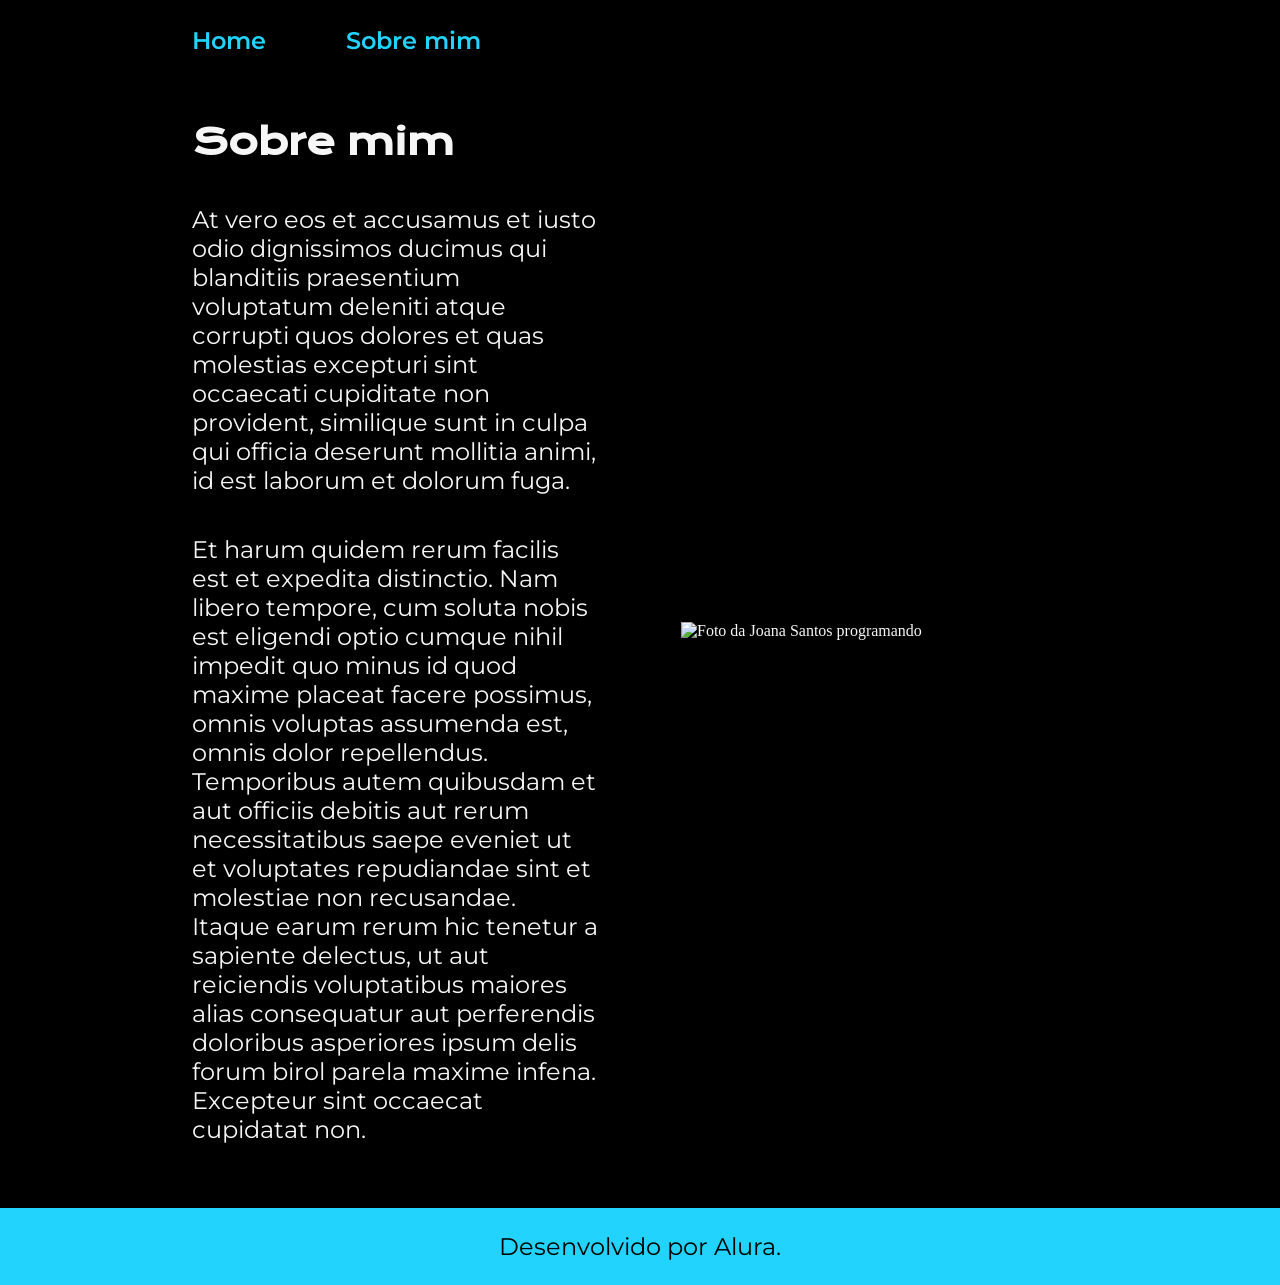
==== about.html @ b091f32c "Initial commit" ====
<!DOCTYPE html>
<html lang="pt-br">

<head>
    <meta charset="UTF-8">
    <meta http-equiv="X-UA-Compatible" content="IE=edge">
    <meta name="viewport" content="width=device-width, initial-scale=1.0">
    <title>Sobre mim</title>
    <link rel="stylesheet" href="./styles/style.css">
</head>

<body>
    <header class="cabecalho">
        <nav class="cabecalho__menu">
            <a class="cabecalho__menu__link" href="index.html">Home</a>
            <a class="cabecalho__menu__link" href="about.html">Sobre mim</a>
        </nav>
    </header>

    <main class="apresentacao">
        <section class="apresentacao__conteudo">
            <h1 class="apresentacao__conteudo__titulo">Sobre mim</h1>
            <p class="apresentacao__conteudo__texto">At vero eos et accusamus et iusto odio dignissimos ducimus qui blanditiis praesentium voluptatum deleniti
                atque corrupti quos dolores et quas molestias excepturi sint occaecati cupiditate non provident,
                similique sunt in culpa qui officia deserunt mollitia animi, id est laborum et dolorum fuga.
            </p>
            <p class="apresentacao__conteudo__texto">
                Et harum quidem rerum facilis est et expedita distinctio. Nam libero tempore, cum soluta nobis est
                eligendi optio cumque nihil impedit quo minus id quod maxime placeat facere possimus, omnis voluptas
                assumenda est, omnis dolor repellendus. Temporibus autem quibusdam et aut officiis debitis aut rerum
                necessitatibus saepe eveniet ut et voluptates repudiandae sint et molestiae non recusandae. Itaque earum
                rerum hic tenetur a sapiente delectus, ut aut reiciendis voluptatibus maiores alias consequatur aut
                perferendis doloribus asperiores ipsum delis forum birol parela maxime infena. Excepteur sint occaecat
                cupidatat non.</p>
        </section>
        <img class="apresentacao__imagem" src="./assets/imagem.png" alt="Foto da Joana Santos programando">
    </main>

    <footer class="rodape">
        <p>Desenvolvido por Alura.</p>
    </footer>
</body>

</html>
---- styles/style.css ----
@import url('https://fonts.googleapis.com/css2?family=Krona+One&family=Montserrat:wght@400;600&display=swap');

:root {
    --cor-primaria: #000000;
    --cor-secundaria: #F6F6F6;
    --cor-terciaria: #22D4FD;
    --cor-hover: #272727;

    --fonte-primaria: 'Krona One', sans-serif;
    --fonte-secundaria: 'Montserrat', sans-serif;
}
*{
    margin: 0;
    padding: 0;
}

body{
    box-sizing: border-box;
    background-color: var(--cor-primaria);
    color: var(--cor-secundaria);
}

.cabecalho{
    padding: 2% 0% 0% 15%;
}
.cabecalho__menu{
    display: flex;
    gap: 80px;
}
.cabecalho__menu__link{
    font-family: var(--fonte-secundaria);
    font-size: 1.5rem;
    font-weight: 600;
    color: var(--cor-terciaria);
    text-decoration: none;
}
.apresentacao{
    padding: 5% 15%;
    display: flex;
    align-items: center;
    justify-content: space-between;
    gap: 82px;
}
.apresentacao__conteudo{
    width: 50%;
    display: flex;
    flex-direction: column;
    gap: 40px;
}

.apresentacao__conteudo__titulo{
    font-size: 2.25rem;
    font-family: var(--fonte-primaria);
}
.titulo-destaque{
    color: var(--cor-terciaria);
}
.apresentacao__conteudo__texto{
    font-size: 1.5rem;
    font-family: var(--fonte-secundaria);
}

.apresentacao__links{
    display: flex;
    flex-direction: column;
    justify-content: space-between;
    align-items: center;
    gap: 32px;
}
.apresentacao__links__subtitulo{
    font-family: var(--fonte-primaria);
    font-weight: 400;
    font-size: 1.5rem;
}
.apresentacao__links__navegacao{
    display: flex;
    justify-content: center;
    gap: 16px;
    border: 2px solid var(--cor-terciaria);
    width: 50%;
    text-align: center;
    border-radius: 8px;
    font-size: 1.5rem;
    font-weight: 600;
    padding: 21.5px 0;
    text-decoration: none;
    color: var(--cor-secundaria);
    font-family: var(--fonte-secundaria);
}
.apresentacao__links__navegacao:hover{
    background-color: var(--cor-hover);
}
.apresentacao__imagem{
    width: 50%;
}
.rodape{
    color: var(--cor-primaria);
    background-color: var(--cor-terciaria);
    padding: 24px;
    text-align: center;
    font-family: var(--fonte-secundaria);
    font-size: 1.5rem;
    font-weight: 400;
}

@media (max-width: 1200px) {
    .cabecalho{
         padding: 10%;  
    }
    .cabecalho__menu{
        justify-content: center;
    }
    .apresentacao{
        flex-direction: column-reverse;
        padding: 5%;
    }
    .apresentacao__conteudo{
        width: auto;
    }
}
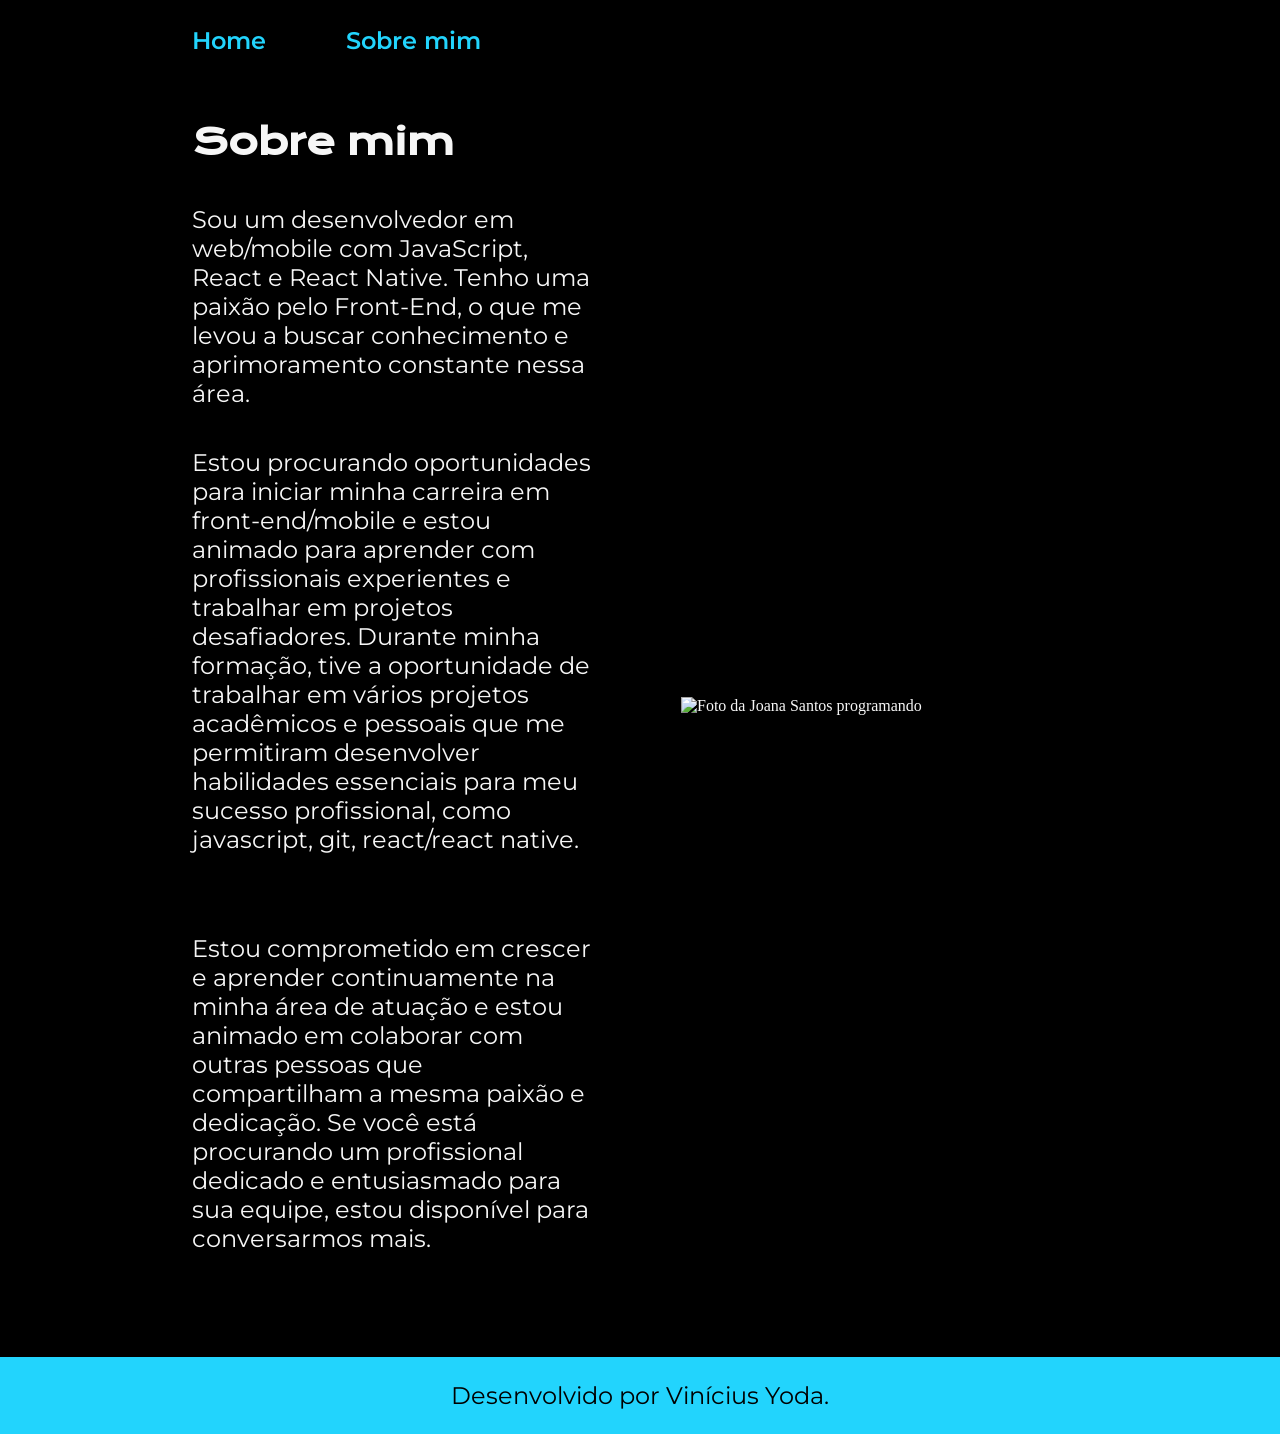
==== commit 0efa2b60: "up" ====
--- a/about.html
+++ b/about.html
@@ -20,24 +20,28 @@
     <main class="apresentacao">
         <section class="apresentacao__conteudo">
             <h1 class="apresentacao__conteudo__titulo">Sobre mim</h1>
-            <p class="apresentacao__conteudo__texto">At vero eos et accusamus et iusto odio dignissimos ducimus qui blanditiis praesentium voluptatum deleniti
-                atque corrupti quos dolores et quas molestias excepturi sint occaecati cupiditate non provident,
-                similique sunt in culpa qui officia deserunt mollitia animi, id est laborum et dolorum fuga.
+            <p class="apresentacao__conteudo__texto">Sou um desenvolvedor em web/mobile com JavaScript, React e React Native. Tenho uma paixão pelo Front-End, o que me levou a buscar conhecimento e aprimoramento constante nessa área.
             </p>
             <p class="apresentacao__conteudo__texto">
-                Et harum quidem rerum facilis est et expedita distinctio. Nam libero tempore, cum soluta nobis est
-                eligendi optio cumque nihil impedit quo minus id quod maxime placeat facere possimus, omnis voluptas
-                assumenda est, omnis dolor repellendus. Temporibus autem quibusdam et aut officiis debitis aut rerum
-                necessitatibus saepe eveniet ut et voluptates repudiandae sint et molestiae non recusandae. Itaque earum
-                rerum hic tenetur a sapiente delectus, ut aut reiciendis voluptatibus maiores alias consequatur aut
-                perferendis doloribus asperiores ipsum delis forum birol parela maxime infena. Excepteur sint occaecat
-                cupidatat non.</p>
+                
+Estou procurando oportunidades para iniciar minha carreira em front-end/mobile e estou animado para aprender com profissionais experientes e trabalhar em projetos desafiadores. Durante minha formação, tive a oportunidade de trabalhar em vários projetos acadêmicos e pessoais que me permitiram desenvolver habilidades essenciais para meu sucesso profissional, como javascript, git, react/react native.
+
+</p>
+    <p class="apresentacao__conteudo__texto">
+                
+    <p class="apresentacao__conteudo__texto">
+                
+        Estou comprometido em crescer e aprender continuamente na minha área de atuação e estou animado em colaborar com outras pessoas que compartilham a mesma paixão e dedicação. Se você está procurando um profissional dedicado e entusiasmado para sua equipe, estou disponível para conversarmos mais.
+
+</p>
+
+</p>
         </section>
         <img class="apresentacao__imagem" src="./assets/imagem.png" alt="Foto da Joana Santos programando">
     </main>
 
     <footer class="rodape">
-        <p>Desenvolvido por Alura.</p>
+        <p>Desenvolvido por Vinícius Yoda.</p>
     </footer>
 </body>
 
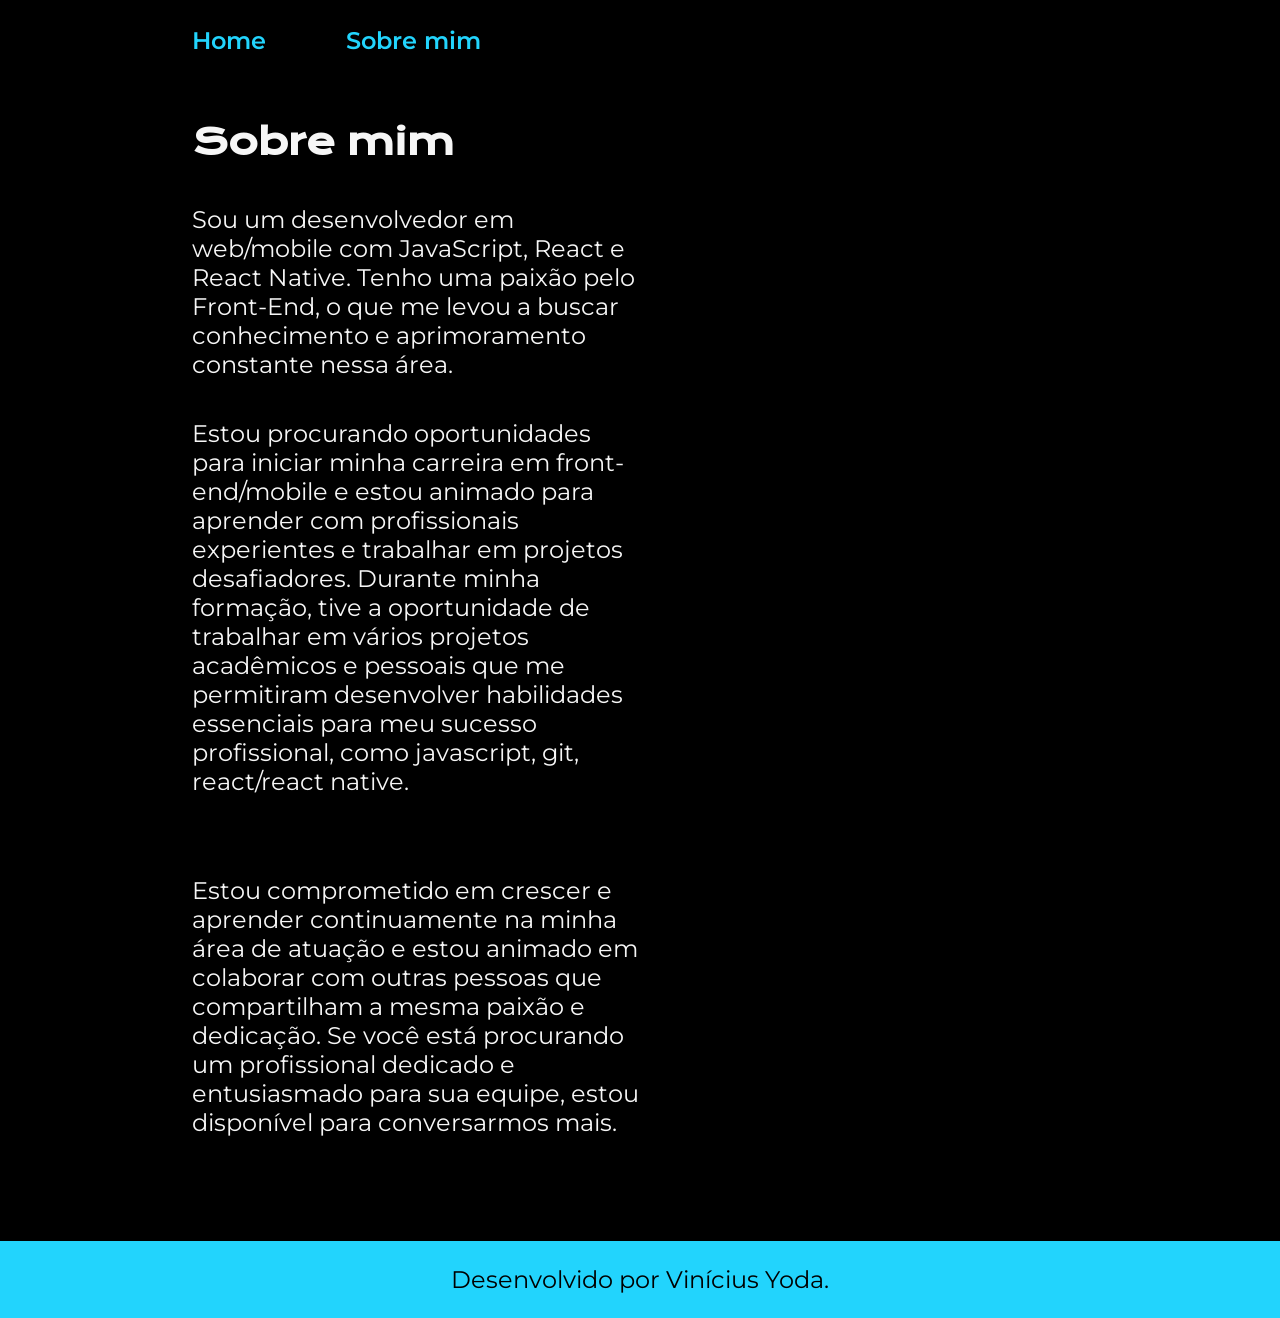
==== commit c0eaf21c: "ts" ====
--- a/about.html
+++ b/about.html
@@ -37,7 +37,6 @@
 
 </p>
         </section>
-        <img class="apresentacao__imagem" src="./assets/imagem.png" alt="Foto da Joana Santos programando">
     </main>
 
     <footer class="rodape">
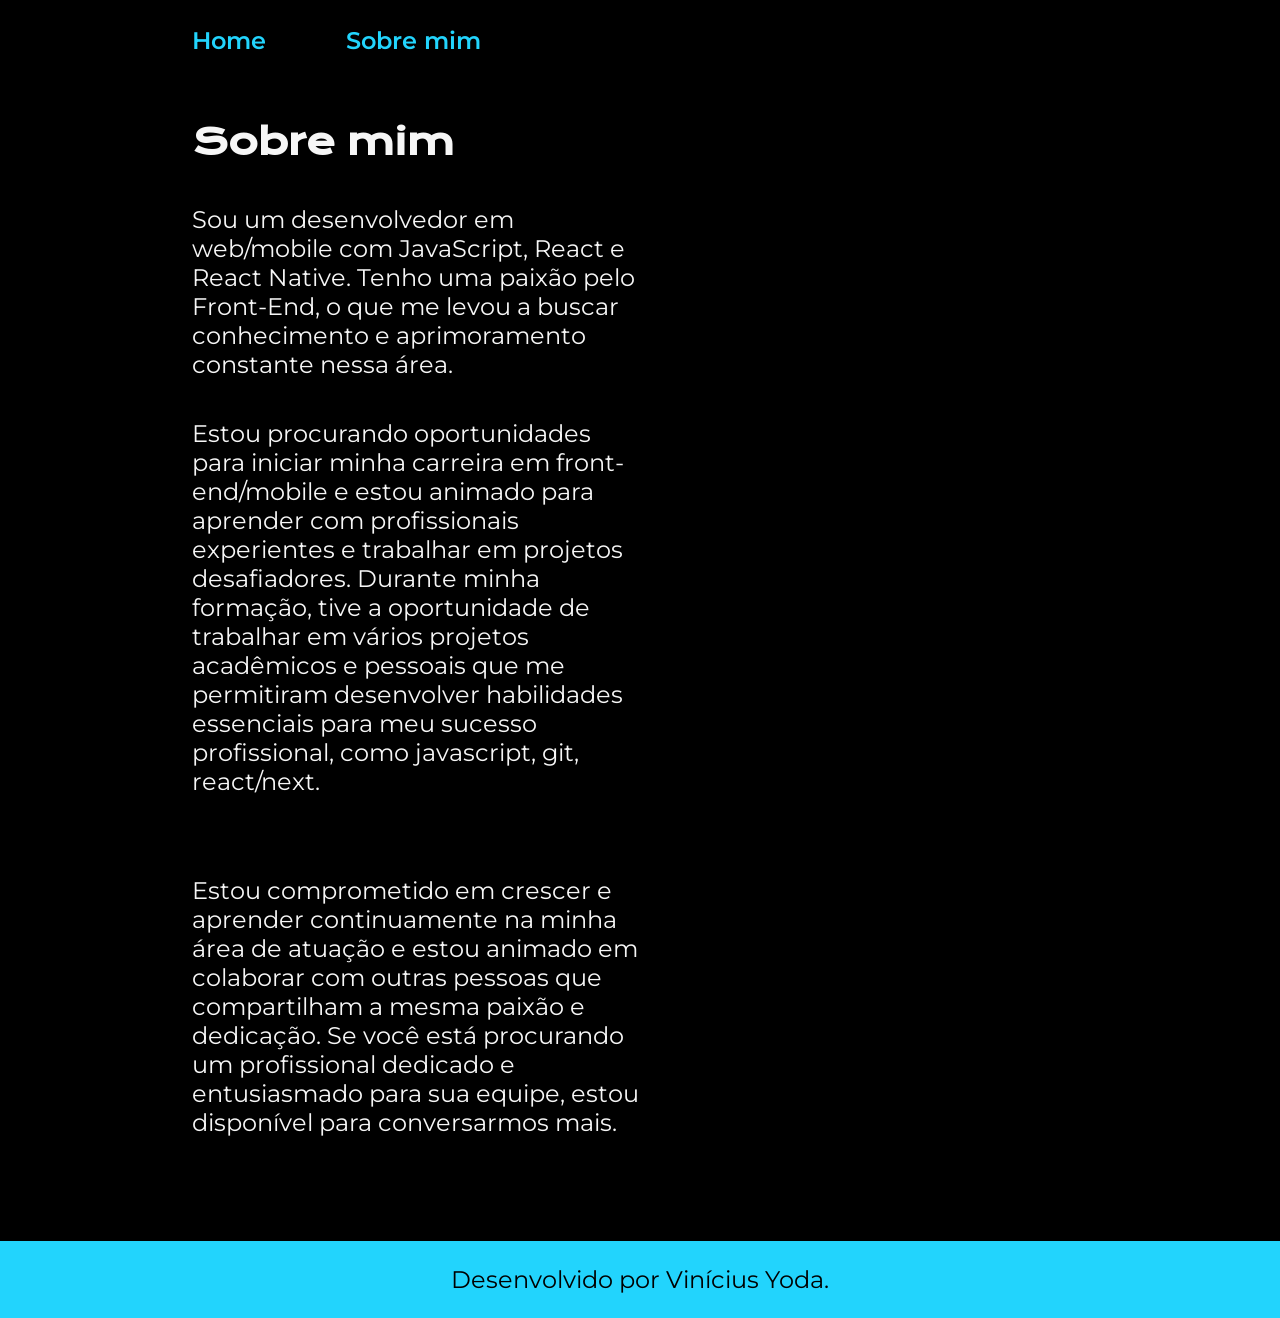
==== commit af69afe5: "up" ====
--- a/about.html
+++ b/about.html
@@ -24,7 +24,7 @@
             </p>
             <p class="apresentacao__conteudo__texto">
                 
-Estou procurando oportunidades para iniciar minha carreira em front-end/mobile e estou animado para aprender com profissionais experientes e trabalhar em projetos desafiadores. Durante minha formação, tive a oportunidade de trabalhar em vários projetos acadêmicos e pessoais que me permitiram desenvolver habilidades essenciais para meu sucesso profissional, como javascript, git, react/react native.
+Estou procurando oportunidades para iniciar minha carreira em front-end/mobile e estou animado para aprender com profissionais experientes e trabalhar em projetos desafiadores. Durante minha formação, tive a oportunidade de trabalhar em vários projetos acadêmicos e pessoais que me permitiram desenvolver habilidades essenciais para meu sucesso profissional, como javascript, git, react/next.
 
 </p>
     <p class="apresentacao__conteudo__texto">
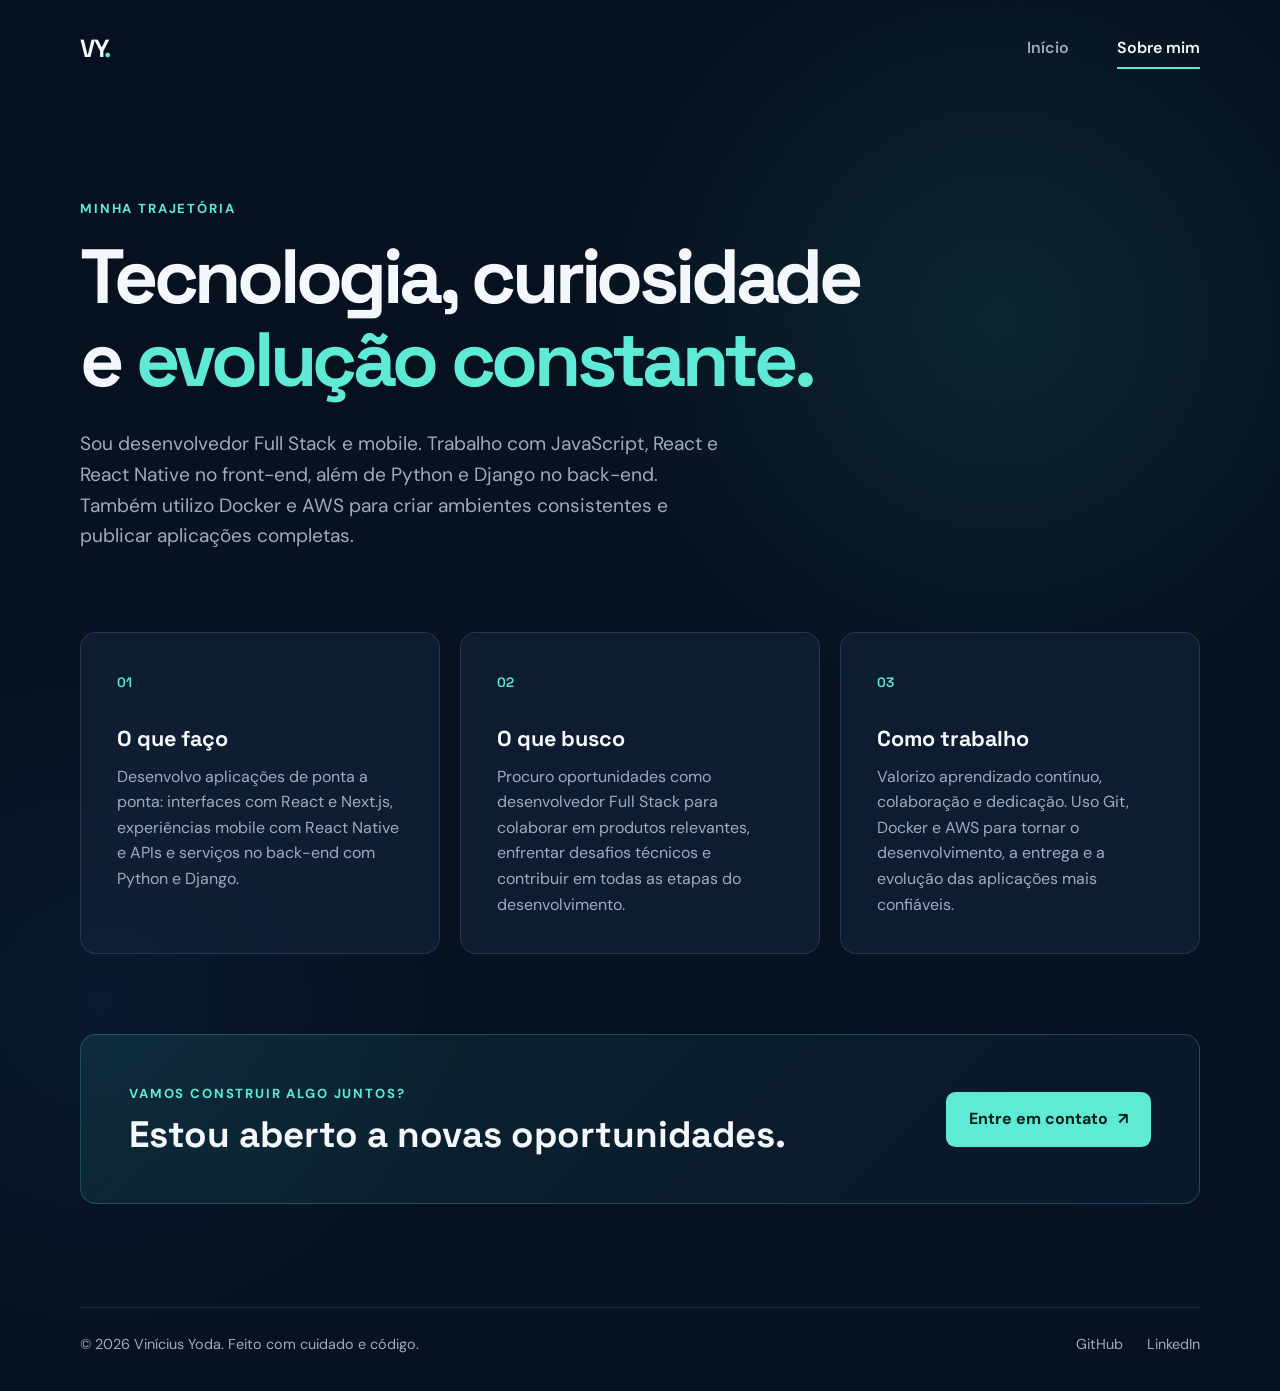
==== commit 1d1c96d1: "up" ====
--- a/about.html
+++ b/about.html
@@ -1,47 +1,66 @@
 <!DOCTYPE html>
-<html lang="pt-br">
-
+<html lang="pt-BR">
 <head>
     <meta charset="UTF-8">
-    <meta http-equiv="X-UA-Compatible" content="IE=edge">
     <meta name="viewport" content="width=device-width, initial-scale=1.0">
-    <title>Sobre mim</title>
+    <meta name="description" content="Conheça a trajetória, as habilidades e os objetivos profissionais de Vinícius Yoda.">
+    <meta name="theme-color" content="#07111f">
+    <title>Sobre mim | Vinícius Yoda</title>
+    <link rel="preconnect" href="https://fonts.googleapis.com">
+    <link rel="preconnect" href="https://fonts.gstatic.com" crossorigin>
     <link rel="stylesheet" href="./styles/style.css">
 </head>
+<body>
+    <a class="skip-link" href="#conteudo">Pular para o conteúdo</a>
 
-<body>
     <header class="cabecalho">
-        <nav class="cabecalho__menu">
-            <a class="cabecalho__menu__link" href="index.html">Home</a>
-            <a class="cabecalho__menu__link" href="about.html">Sobre mim</a>
+        <a class="marca" href="index.html" aria-label="Página inicial de Vinícius Yoda">VY<span>.</span></a>
+        <nav class="cabecalho__menu" aria-label="Navegação principal">
+            <a class="cabecalho__menu__link" href="index.html">Início</a>
+            <a class="cabecalho__menu__link ativo" href="about.html" aria-current="page">Sobre mim</a>
         </nav>
     </header>
 
-    <main class="apresentacao">
-        <section class="apresentacao__conteudo">
-            <h1 class="apresentacao__conteudo__titulo">Sobre mim</h1>
-            <p class="apresentacao__conteudo__texto">Sou um desenvolvedor em web/mobile com JavaScript, React e React Native. Tenho uma paixão pelo Front-End, o que me levou a buscar conhecimento e aprimoramento constante nessa área.
-            </p>
-            <p class="apresentacao__conteudo__texto">
-                
-Estou procurando oportunidades para iniciar minha carreira em front-end/mobile e estou animado para aprender com profissionais experientes e trabalhar em projetos desafiadores. Durante minha formação, tive a oportunidade de trabalhar em vários projetos acadêmicos e pessoais que me permitiram desenvolver habilidades essenciais para meu sucesso profissional, como javascript, git, react/next.
+    <main id="conteudo" class="sobre">
+        <section class="sobre__intro" aria-labelledby="titulo-sobre">
+            <p class="hero__tag">Minha trajetória</p>
+            <h1 id="titulo-sobre">Tecnologia, curiosidade e <span>evolução constante.</span></h1>
+            <p>Sou desenvolvedor Full Stack e mobile. Trabalho com JavaScript, React e React Native no front-end, além de Python e Django no back-end. Também utilizo Docker e AWS para criar ambientes consistentes e publicar aplicações completas.</p>
+        </section>
 
-</p>
-    <p class="apresentacao__conteudo__texto">
-                
-    <p class="apresentacao__conteudo__texto">
-                
-        Estou comprometido em crescer e aprender continuamente na minha área de atuação e estou animado em colaborar com outras pessoas que compartilham a mesma paixão e dedicação. Se você está procurando um profissional dedicado e entusiasmado para sua equipe, estou disponível para conversarmos mais.
+        <section class="sobre__grade" aria-label="Experiência e objetivos">
+            <article class="cartao">
+                <span class="cartao__numero">01</span>
+                <h2>O que faço</h2>
+                <p>Desenvolvo aplicações de ponta a ponta: interfaces com React e Next.js, experiências mobile com React Native e APIs e serviços no back-end com Python e Django.</p>
+            </article>
+            <article class="cartao">
+                <span class="cartao__numero">02</span>
+                <h2>O que busco</h2>
+                <p>Procuro oportunidades como desenvolvedor Full Stack para colaborar em produtos relevantes, enfrentar desafios técnicos e contribuir em todas as etapas do desenvolvimento.</p>
+            </article>
+            <article class="cartao">
+                <span class="cartao__numero">03</span>
+                <h2>Como trabalho</h2>
+                <p>Valorizo aprendizado contínuo, colaboração e dedicação. Uso Git, Docker e AWS para tornar o desenvolvimento, a entrega e a evolução das aplicações mais confiáveis.</p>
+            </article>
+        </section>
 
-</p>
-
-</p>
+        <section class="chamada">
+            <div>
+                <p class="hero__tag">Vamos construir algo juntos?</p>
+                <h2>Estou aberto a novas oportunidades.</h2>
+            </div>
+            <a class="botao botao--primario" href="https://www.linkedin.com/in/vinicius-yoda-silva/" target="_blank" rel="noopener noreferrer">Entre em contato <span aria-hidden="true">↗</span></a>
         </section>
     </main>
 
     <footer class="rodape">
-        <p>Desenvolvido por Vinícius Yoda.</p>
+        <p>© 2026 Vinícius Yoda. Feito com cuidado e código.</p>
+        <div class="rodape__links">
+            <a href="https://github.com/ViniciusYoda" target="_blank" rel="noopener noreferrer">GitHub</a>
+            <a href="https://www.linkedin.com/in/vinicius-yoda-silva/" target="_blank" rel="noopener noreferrer">LinkedIn</a>
+        </div>
     </footer>
 </body>
-
-</html>+</html>
--- a/styles/style.css
+++ b/styles/style.css
@@ -1,120 +1,242 @@
-@import url('https://fonts.googleapis.com/css2?family=Krona+One&family=Montserrat:wght@400;600&display=swap');
+@import url('https://fonts.googleapis.com/css2?family=DM+Sans:wght@400;500;600;700&family=Space+Grotesk:wght@500;600;700&display=swap');
 
 :root {
-    --cor-primaria: #000000;
-    --cor-secundaria: #F6F6F6;
-    --cor-terciaria: #22D4FD;
-    --cor-hover: #272727;
-
-    --fonte-primaria: 'Krona One', sans-serif;
-    --fonte-secundaria: 'Montserrat', sans-serif;
-}
-*{
+    --fundo: #07111f;
+    --fundo-claro: #0c192b;
+    --superficie: rgba(17, 34, 56, 0.72);
+    --texto: #f4f7fb;
+    --texto-suave: #9cacc2;
+    --destaque: #5eead4;
+    --destaque-escuro: #2dd4bf;
+    --borda: rgba(148, 163, 184, 0.18);
+    --fonte-titulo: 'Space Grotesk', sans-serif;
+    --fonte-texto: 'DM Sans', sans-serif;
+}
+
+*, *::before, *::after { box-sizing: border-box; }
+
+html { scroll-behavior: smooth; }
+
+body {
     margin: 0;
-    padding: 0;
-}
-
-body{
-    box-sizing: border-box;
-    background-color: var(--cor-primaria);
-    color: var(--cor-secundaria);
-}
-
-.cabecalho{
-    padding: 2% 0% 0% 15%;
-}
-.cabecalho__menu{
-    display: flex;
-    gap: 80px;
-}
-.cabecalho__menu__link{
-    font-family: var(--fonte-secundaria);
-    font-size: 1.5rem;
-    font-weight: 600;
-    color: var(--cor-terciaria);
-    text-decoration: none;
-}
-.apresentacao{
-    padding: 5% 15%;
+    min-height: 100vh;
+    color: var(--texto);
+    background:
+        radial-gradient(circle at 78% 23%, rgba(45, 212, 191, 0.11), transparent 26rem),
+        radial-gradient(circle at 8% 72%, rgba(59, 130, 246, 0.08), transparent 24rem),
+        var(--fundo);
+    font-family: var(--fonte-texto);
+    line-height: 1.6;
+}
+
+a { color: inherit; }
+
+.skip-link {
+    position: fixed;
+    z-index: 20;
+    top: 1rem;
+    left: 1rem;
+    padding: .7rem 1rem;
+    color: var(--fundo);
+    background: var(--destaque);
+    border-radius: .5rem;
+    transform: translateY(-200%);
+}
+
+.skip-link:focus { transform: translateY(0); }
+
+.cabecalho, .hero, .sobre, .rodape {
+    width: min(1120px, calc(100% - 3rem));
+    margin-inline: auto;
+}
+
+.cabecalho {
+    min-height: 96px;
     display: flex;
     align-items: center;
     justify-content: space-between;
-    gap: 82px;
-}
-.apresentacao__conteudo{
-    width: 50%;
+}
+
+.marca {
+    font: 700 1.55rem var(--fonte-titulo);
+    text-decoration: none;
+    letter-spacing: -.06em;
+}
+
+.marca span, h1 span { color: var(--destaque); }
+
+.cabecalho__menu { display: flex; gap: clamp(1.5rem, 4vw, 3rem); }
+
+.cabecalho__menu__link {
+    position: relative;
+    color: var(--texto-suave);
+    font-weight: 600;
+    text-decoration: none;
+    transition: color .2s ease;
+}
+
+.cabecalho__menu__link:hover, .cabecalho__menu__link:focus-visible, .cabecalho__menu__link.ativo { color: var(--texto); }
+
+.cabecalho__menu__link.ativo::after {
+    content: '';
+    position: absolute;
+    left: 0;
+    right: 0;
+    bottom: -.5rem;
+    height: 2px;
+    background: var(--destaque);
+}
+
+.hero {
+    min-height: calc(100vh - 190px);
+    display: grid;
+    grid-template-columns: minmax(0, 1.15fr) minmax(320px, .85fr);
+    gap: clamp(3rem, 8vw, 7rem);
+    align-items: center;
+    padding-block: 5rem 7rem;
+}
+
+.hero__tag {
+    margin: 0 0 1rem;
+    color: var(--destaque);
+    font-size: .82rem;
+    font-weight: 700;
+    letter-spacing: .14em;
+    text-transform: uppercase;
+}
+
+h1, h2 { font-family: var(--fonte-titulo); line-height: 1.08; }
+
+h1 {
+    max-width: 780px;
+    margin: 0;
+    font-size: clamp(2.8rem, 6vw, 5.35rem);
+    letter-spacing: -.055em;
+}
+
+.hero__texto, .sobre__intro > p:last-child {
+    max-width: 650px;
+    margin: 1.75rem 0 0;
+    color: var(--texto-suave);
+    font-size: clamp(1.05rem, 2vw, 1.2rem);
+}
+
+.hero__acoes { display: flex; flex-wrap: wrap; gap: 1rem; margin-top: 2.25rem; }
+
+.botao {
+    display: inline-flex;
+    min-height: 52px;
+    align-items: center;
+    justify-content: center;
+    gap: .65rem;
+    padding: .85rem 1.35rem;
+    border: 1px solid transparent;
+    border-radius: .6rem;
+    font-weight: 700;
+    text-decoration: none;
+    transition: transform .2s ease, background .2s ease, border-color .2s ease;
+}
+
+.botao:hover { transform: translateY(-2px); }
+.botao:focus-visible, a:focus-visible { outline: 3px solid rgba(94, 234, 212, .45); outline-offset: 4px; }
+.botao--primario { color: #04201d; background: var(--destaque); }
+.botao--primario:hover { background: #99f6e4; }
+.botao--secundario { border-color: var(--borda); background: rgba(255, 255, 255, .025); }
+.botao--secundario:hover { border-color: rgba(94, 234, 212, .55); }
+
+.tecnologias {
     display: flex;
-    flex-direction: column;
-    gap: 40px;
-}
-
-.apresentacao__conteudo__titulo{
-    font-size: 2.25rem;
-    font-family: var(--fonte-primaria);
-}
-.titulo-destaque{
-    color: var(--cor-terciaria);
-}
-.apresentacao__conteudo__texto{
-    font-size: 1.5rem;
-    font-family: var(--fonte-secundaria);
-}
-
-.apresentacao__links{
+    flex-wrap: wrap;
+    gap: .7rem;
+    margin: 2.5rem 0 0;
+    padding: 0;
+    list-style: none;
+}
+
+.tecnologias li {
+    padding: .4rem .8rem;
+    color: var(--texto-suave);
+    border: 1px solid var(--borda);
+    border-radius: 999px;
+    font-size: .85rem;
+}
+
+.hero__visual { position: relative; }
+.hero__visual::before {
+    content: '';
+    position: absolute;
+    inset: 12% -8%;
+    z-index: -1;
+    background: var(--destaque);
+    opacity: .12;
+    filter: blur(65px);
+}
+
+.terminal {
+    overflow: hidden;
+    border: 1px solid var(--borda);
+    border-radius: 1rem;
+    background: rgba(5, 13, 25, .82);
+    box-shadow: 0 24px 80px rgba(0, 0, 0, .35);
+    transform: rotate(1.5deg);
+}
+
+.terminal__topo { display: flex; gap: .45rem; padding: 1rem; border-bottom: 1px solid var(--borda); }
+.terminal__topo i { width: .65rem; height: .65rem; border-radius: 50%; background: #fb7185; }
+.terminal__topo i:nth-child(2) { background: #fbbf24; }
+.terminal__topo i:nth-child(3) { background: var(--destaque); }
+.terminal code { display: block; padding: clamp(1.4rem, 4vw, 2.5rem); color: #cbd5e1; font-size: clamp(.82rem, 1.8vw, 1rem); line-height: 2; }
+.terminal code span { color: #c084fc; }
+.terminal code em { color: #86efac; font-style: normal; }
+.terminal code strong { color: #60a5fa; }
+
+.disponibilidade { margin: 1.5rem 0 0; color: var(--texto-suave); font-size: .9rem; text-align: center; }
+.disponibilidade span { display: inline-block; width: .55rem; height: .55rem; margin-right: .45rem; border-radius: 50%; background: #4ade80; box-shadow: 0 0 0 5px rgba(74, 222, 128, .12); }
+
+.sobre { padding-block: clamp(4rem, 8vw, 7rem); }
+.sobre__intro { max-width: 900px; }
+.sobre__intro h1 { font-size: clamp(2.7rem, 6vw, 4.8rem); }
+.sobre__grade { display: grid; grid-template-columns: repeat(3, 1fr); gap: 1.25rem; margin-top: 5rem; }
+.cartao { padding: clamp(1.5rem, 3vw, 2.25rem); border: 1px solid var(--borda); border-radius: 1rem; background: var(--superficie); }
+.cartao__numero { color: var(--destaque); font: 600 .85rem var(--fonte-titulo); }
+.cartao h2 { margin: 2rem 0 .85rem; font-size: 1.35rem; }
+.cartao p { margin: 0; color: var(--texto-suave); }
+.chamada { display: flex; align-items: center; justify-content: space-between; gap: 2rem; margin-top: 5rem; padding: clamp(1.75rem, 4vw, 3rem); border: 1px solid rgba(94, 234, 212, .22); border-radius: 1rem; background: linear-gradient(135deg, rgba(45, 212, 191, .1), rgba(59, 130, 246, .06)); }
+.chamada .hero__tag { margin-bottom: .7rem; }
+.chamada h2 { margin: 0; font-size: clamp(1.65rem, 3vw, 2.3rem); }
+
+.rodape {
     display: flex;
-    flex-direction: column;
     justify-content: space-between;
-    align-items: center;
-    gap: 32px;
-}
-.apresentacao__links__subtitulo{
-    font-family: var(--fonte-primaria);
-    font-weight: 400;
-    font-size: 1.5rem;
-}
-.apresentacao__links__navegacao{
-    display: flex;
-    justify-content: center;
-    gap: 16px;
-    border: 2px solid var(--cor-terciaria);
-    width: 50%;
-    text-align: center;
-    border-radius: 8px;
-    font-size: 1.5rem;
-    font-weight: 600;
-    padding: 21.5px 0;
-    text-decoration: none;
-    color: var(--cor-secundaria);
-    font-family: var(--fonte-secundaria);
-}
-.apresentacao__links__navegacao:hover{
-    background-color: var(--cor-hover);
-}
-.apresentacao__imagem{
-    width: 50%;
-}
-.rodape{
-    color: var(--cor-primaria);
-    background-color: var(--cor-terciaria);
-    padding: 24px;
-    text-align: center;
-    font-family: var(--fonte-secundaria);
-    font-size: 1.5rem;
-    font-weight: 400;
-}
-
-@media (max-width: 1200px) {
-    .cabecalho{
-         padding: 10%;  
-    }
-    .cabecalho__menu{
-        justify-content: center;
-    }
-    .apresentacao{
-        flex-direction: column-reverse;
-        padding: 5%;
-    }
-    .apresentacao__conteudo{
-        width: auto;
-    }
-}+    gap: 1rem;
+    padding-block: 1.6rem 2.2rem;
+    color: var(--texto-suave);
+    border-top: 1px solid var(--borda);
+    font-size: .9rem;
+}
+.rodape p { margin: 0; }
+.rodape__links { display: flex; gap: 1.5rem; }
+.rodape__links a { text-decoration: none; }
+.rodape__links a:hover { color: var(--destaque); }
+
+@media (max-width: 820px) {
+    .hero { grid-template-columns: 1fr; padding-block: 3.5rem 5rem; }
+    .hero__visual { width: min(100%, 520px); }
+    .sobre__grade { grid-template-columns: 1fr; margin-top: 3.5rem; }
+    .chamada { align-items: flex-start; flex-direction: column; }
+}
+
+@media (max-width: 520px) {
+    .cabecalho, .hero, .sobre, .rodape { width: min(100% - 2rem, 1120px); }
+    .cabecalho { min-height: 76px; }
+    .cabecalho__menu { gap: 1.25rem; }
+    .cabecalho__menu__link { font-size: .92rem; }
+    .hero { padding-top: 2.75rem; }
+    .hero__acoes, .botao { width: 100%; }
+    .rodape { align-items: flex-start; flex-direction: column; }
+}
+
+@media (prefers-reduced-motion: reduce) {
+    html { scroll-behavior: auto; }
+    *, *::before, *::after { transition-duration: .01ms !important; }
+}
